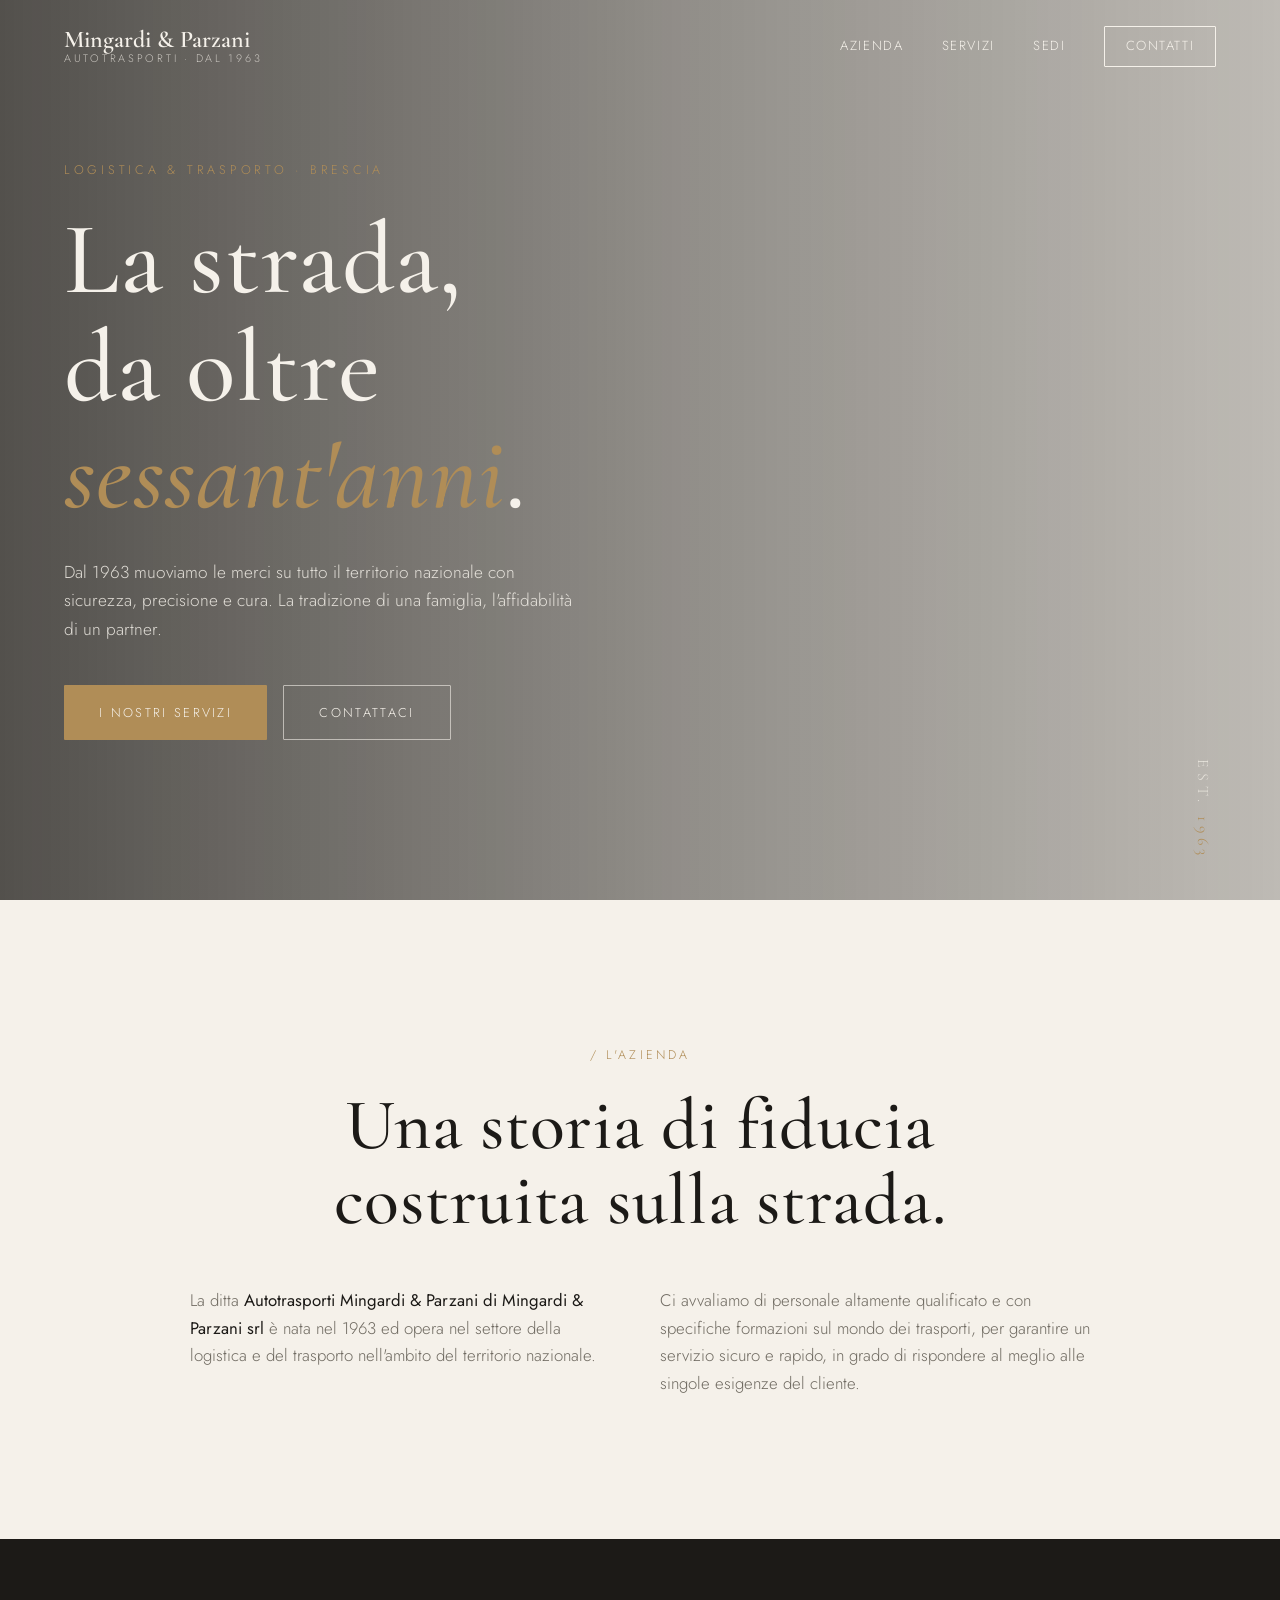
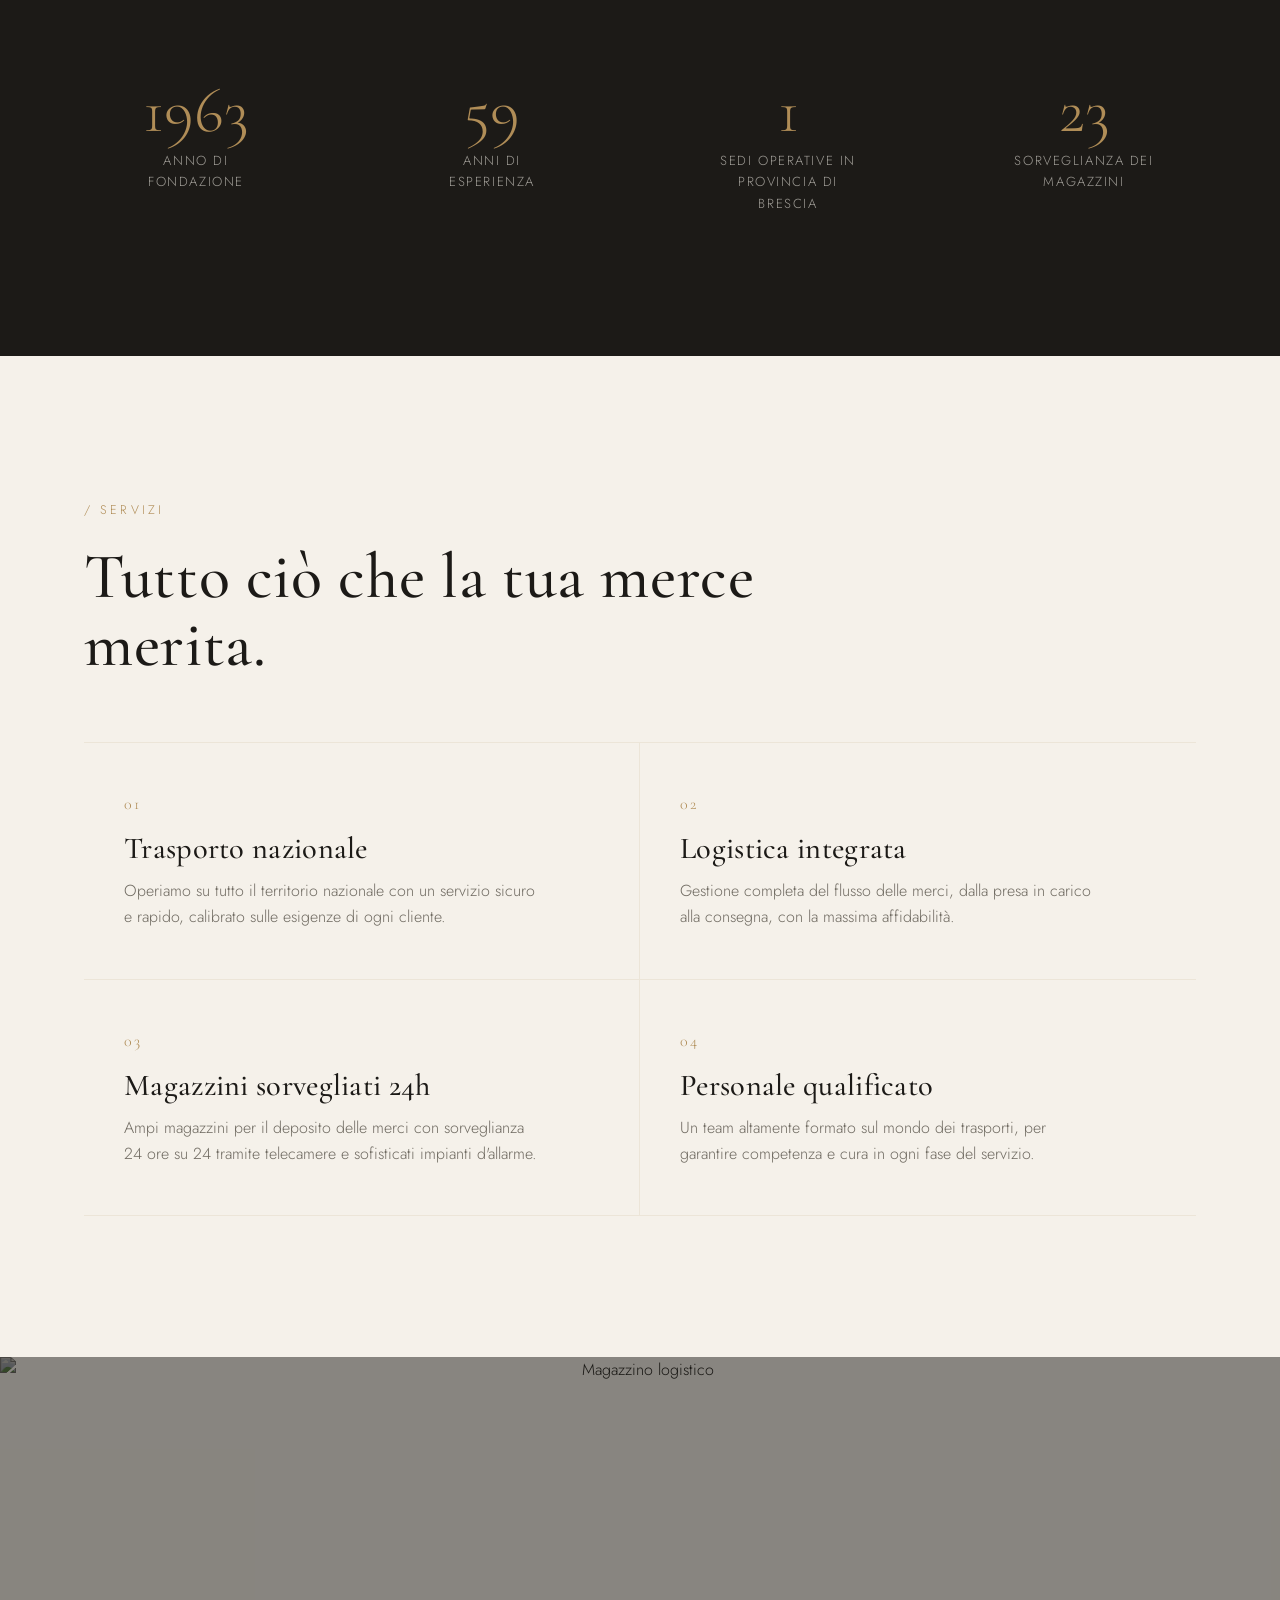
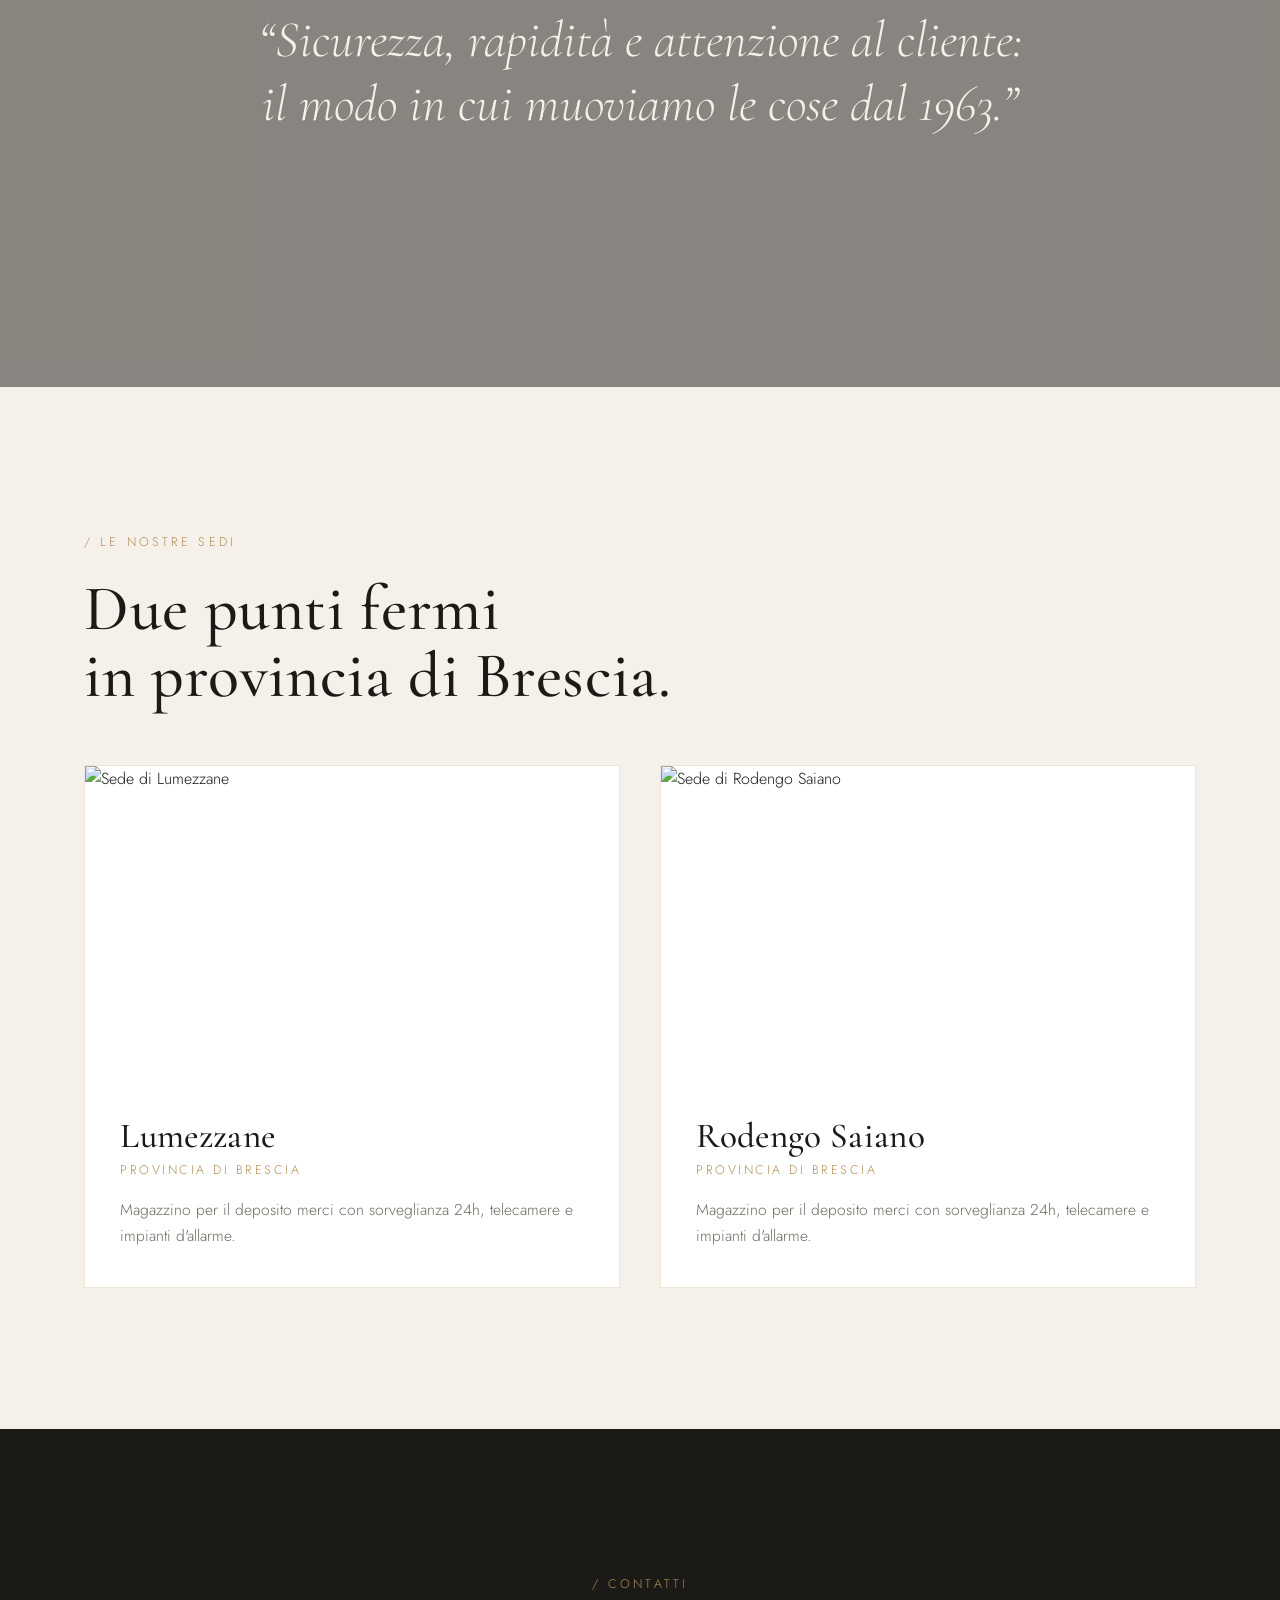
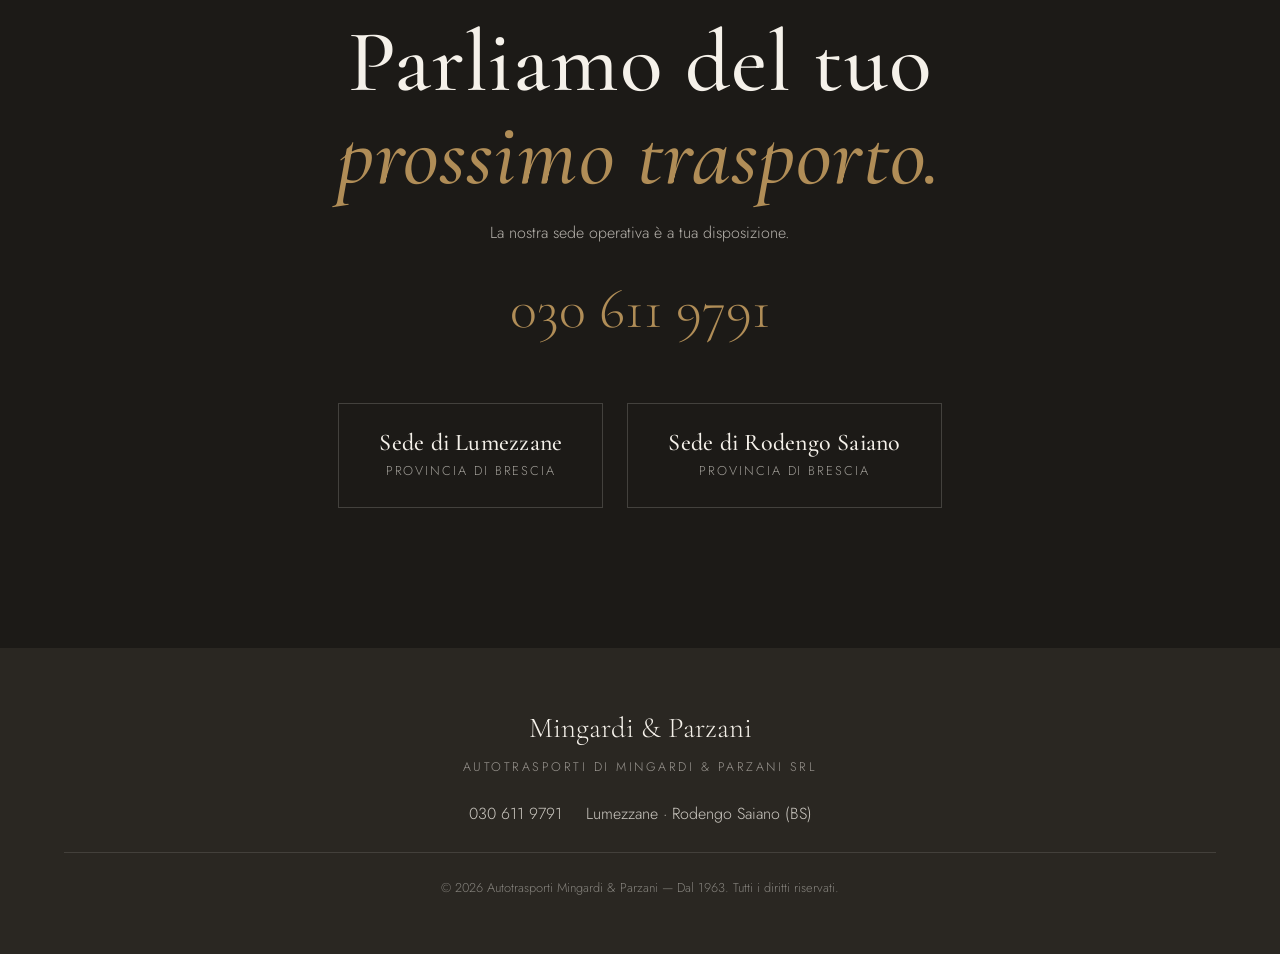
==== clienti/autotrasporti-mingardi-parzani/index.html @ 071a7926 "Add sito vetrina Autotrasporti Mingardi & Parzani (stile elegante) Co-Authored-By: Claude Opus 4.8 <" ====
<!DOCTYPE html>
<html lang="it">
<head>
  <meta charset="UTF-8" />
  <meta name="viewport" content="width=device-width, initial-scale=1.0" />
  <title>Autotrasporti Mingardi &amp; Parzani — Logistica e trasporti dal 1963</title>
  <meta name="description" content="Autotrasporti Mingardi & Parzani, dal 1963 nel settore della logistica e del trasporto nazionale. Due sedi a Lumezzane e Rodengo Saiano (Brescia), magazzini sorvegliati 24h." />

  <meta property="og:title" content="Autotrasporti Mingardi & Parzani — dal 1963" />
  <meta property="og:description" content="Logistica e trasporto nazionale. Sicuro, rapido, affidabile." />
  <meta property="og:type" content="website" />

  <link rel="preconnect" href="https://fonts.googleapis.com" />
  <link rel="preconnect" href="https://fonts.gstatic.com" crossorigin />
  <link href="https://fonts.googleapis.com/css2?family=Cormorant+Garamond:wght@400;500;600&family=Jost:wght@300;400;500&display=swap" rel="stylesheet" />
  <link rel="stylesheet" href="css/style.css" />
</head>
<body>
  <!-- Loader -->
  <div class="loader" id="loader">
    <span class="loader__name">Mingardi &amp; Parzani</span>
    <span class="loader__line"></span>
  </div>

  <!-- Navbar -->
  <header class="nav" id="nav">
    <a href="#top" class="nav__brand">
      <span class="nav__brand-main">Mingardi &amp; Parzani</span>
      <span class="nav__brand-sub">Autotrasporti · dal 1963</span>
    </a>
    <nav class="nav__links" id="navLinks">
      <a href="#azienda">Azienda</a>
      <a href="#servizi">Servizi</a>
      <a href="#sedi">Sedi</a>
      <a href="#contatti" class="nav__cta">Contatti</a>
    </nav>
    <button class="nav__burger" id="burger" aria-label="Apri menu"><span></span><span></span><span></span></button>
  </header>

  <main id="top">
    <!-- HERO -->
    <section class="hero">
      <div class="hero__media">
        <img src="https://picsum.photos/seed/mingardi-truck/1920/1280" alt="Trasporto su strada" />
        <div class="hero__overlay"></div>
      </div>
      <div class="hero__content">
        <p class="hero__eyebrow fade">Logistica &amp; Trasporto · Brescia</p>
        <h1 class="hero__title">
          <span class="fade-up">La strada,</span>
          <span class="fade-up">da oltre <em>sessant'anni</em>.</span>
        </h1>
        <p class="hero__sub fade">Dal 1963 muoviamo le merci su tutto il territorio nazionale con sicurezza, precisione e cura. La tradizione di una famiglia, l'affidabilità di un partner.</p>
        <div class="hero__actions fade">
          <a href="#servizi" class="btn btn--solid">I nostri servizi</a>
          <a href="#contatti" class="btn btn--line">Contattaci</a>
        </div>
      </div>
      <div class="hero__est">EST. <span>1963</span></div>
    </section>

    <!-- INTRO / AZIENDA -->
    <section class="intro" id="azienda">
      <span class="kicker reveal">/ L'azienda</span>
      <h2 class="intro__title reveal">Una storia di fiducia<br/>costruita sulla strada.</h2>
      <div class="intro__cols">
        <p class="reveal">La ditta <strong>Autotrasporti Mingardi &amp; Parzani di Mingardi &amp; Parzani srl</strong> è nata nel 1963 ed opera nel settore della logistica e del trasporto nell'ambito del territorio nazionale.</p>
        <p class="reveal">Ci avvaliamo di personale altamente qualificato e con specifiche formazioni sul mondo dei trasporti, per garantire un servizio sicuro e rapido, in grado di rispondere al meglio alle singole esigenze del cliente.</p>
      </div>
    </section>

    <!-- NUMERI -->
    <section class="stats">
      <div class="stat reveal"><span class="stat__num" data-count="1963">1963</span><p>anno di fondazione</p></div>
      <div class="stat reveal"><span class="stat__num" data-count="60">0</span><span class="stat__plus">+</span><p>anni di esperienza</p></div>
      <div class="stat reveal"><span class="stat__num" data-count="2">0</span><p>sedi operative in provincia di Brescia</p></div>
      <div class="stat reveal"><span class="stat__num" data-count="24">0</span><span class="stat__plus">h</span><p>sorveglianza dei magazzini</p></div>
    </section>

    <!-- SERVIZI -->
    <section class="services" id="servizi">
      <div class="services__head">
        <span class="kicker reveal">/ Servizi</span>
        <h2 class="reveal">Tutto ciò che la tua merce<br/>merita.</h2>
      </div>
      <div class="services__grid">
        <article class="service reveal">
          <span class="service__num">01</span>
          <h3>Trasporto nazionale</h3>
          <p>Operiamo su tutto il territorio nazionale con un servizio sicuro e rapido, calibrato sulle esigenze di ogni cliente.</p>
        </article>
        <article class="service reveal">
          <span class="service__num">02</span>
          <h3>Logistica integrata</h3>
          <p>Gestione completa del flusso delle merci, dalla presa in carico alla consegna, con la massima affidabilità.</p>
        </article>
        <article class="service reveal">
          <span class="service__num">03</span>
          <h3>Magazzini sorvegliati 24h</h3>
          <p>Ampi magazzini per il deposito delle merci con sorveglianza 24 ore su 24 tramite telecamere e sofisticati impianti d'allarme.</p>
        </article>
        <article class="service reveal">
          <span class="service__num">04</span>
          <h3>Personale qualificato</h3>
          <p>Un team altamente formato sul mondo dei trasporti, per garantire competenza e cura in ogni fase del servizio.</p>
        </article>
      </div>
    </section>

    <!-- BANNER IMMAGINE -->
    <section class="banner">
      <img src="https://picsum.photos/seed/mingardi-warehouse/1920/1080" alt="Magazzino logistico" />
      <div class="banner__overlay"></div>
      <blockquote class="banner__quote reveal">
        “Sicurezza, rapidità e attenzione al cliente:<br/>il modo in cui muoviamo le cose dal 1963.”
      </blockquote>
    </section>

    <!-- SEDI -->
    <section class="sedi" id="sedi">
      <div class="sedi__head">
        <span class="kicker reveal">/ Le nostre sedi</span>
        <h2 class="reveal">Due punti fermi<br/>in provincia di Brescia.</h2>
      </div>
      <div class="sedi__grid">
        <article class="sede reveal">
          <img src="https://picsum.photos/seed/lumezzane/900/600" alt="Sede di Lumezzane" />
          <div class="sede__body">
            <h3>Lumezzane</h3>
            <p>Provincia di Brescia</p>
            <p class="sede__note">Magazzino per il deposito merci con sorveglianza 24h, telecamere e impianti d'allarme.</p>
          </div>
        </article>
        <article class="sede reveal">
          <img src="https://picsum.photos/seed/rodengo/900/600" alt="Sede di Rodengo Saiano" />
          <div class="sede__body">
            <h3>Rodengo Saiano</h3>
            <p>Provincia di Brescia</p>
            <p class="sede__note">Magazzino per il deposito merci con sorveglianza 24h, telecamere e impianti d'allarme.</p>
          </div>
        </article>
      </div>
    </section>

    <!-- CONTATTI -->
    <section class="contact" id="contatti">
      <span class="kicker reveal">/ Contatti</span>
      <h2 class="contact__title reveal">Parliamo del tuo<br/><em>prossimo trasporto.</em></h2>
      <p class="contact__lead reveal">La nostra sede operativa è a tua disposizione.</p>
      <a href="tel:+390306119791" class="contact__phone reveal">030 611 9791</a>
      <div class="contact__cards">
        <div class="contact__card reveal">
          <h4>Sede di Lumezzane</h4>
          <p>Provincia di Brescia</p>
        </div>
        <div class="contact__card reveal">
          <h4>Sede di Rodengo Saiano</h4>
          <p>Provincia di Brescia</p>
        </div>
      </div>
    </section>
  </main>

  <footer class="footer">
    <div class="footer__brand">
      <span class="footer__name">Mingardi &amp; Parzani</span>
      <span class="footer__sub">Autotrasporti di Mingardi &amp; Parzani srl</span>
    </div>
    <div class="footer__info">
      <a href="tel:+390306119791">030 611 9791</a>
      <span>Lumezzane · Rodengo Saiano (BS)</span>
    </div>
    <p class="footer__copy">© 2026 Autotrasporti Mingardi &amp; Parzani — Dal 1963. Tutti i diritti riservati.</p>
  </footer>

  <script src="js/main.js"></script>
</body>
</html>
---- clienti/autotrasporti-mingardi-parzani/css/style.css ----
/* ============================================
   Autotrasporti Mingardi & Parzani
   Stile elegante / boutique (ispirato a hotel di charme)
   Personalizza colori e font qui sotto in :root
============================================ */
:root {
  --ink: #1c1a17;          /* antracite caldo */
  --ink-soft: #2a2722;
  --cream: #f5f1ea;        /* avorio di sfondo */
  --cream-2: #ece5d8;
  --gold: #b08d57;         /* accento oro/bronzo */
  --gold-dark: #977441;
  --text-muted: #6f6a61;
  --ease: cubic-bezier(0.22, 1, 0.36, 1);
  --maxw: 1240px;
}

*, *::before, *::after { box-sizing: border-box; margin: 0; padding: 0; }
html { scroll-behavior: smooth; }
body {
  background: var(--cream);
  color: var(--ink);
  font-family: 'Jost', system-ui, sans-serif;
  font-weight: 300;
  line-height: 1.65;
  -webkit-font-smoothing: antialiased;
  overflow-x: hidden;
}
a { color: inherit; text-decoration: none; }
img { display: block; width: 100%; height: 100%; object-fit: cover; }

h1, h2, h3, h4, .serif {
  font-family: 'Cormorant Garamond', Georgia, serif;
  font-weight: 500;
  line-height: 1.05;
  letter-spacing: 0.01em;
}

/* ---------- Loader ---------- */
.loader {
  position: fixed; inset: 0; z-index: 1000;
  background: var(--ink);
  display: flex; flex-direction: column; align-items: center; justify-content: center; gap: 1.2rem;
  transition: opacity .8s var(--ease), visibility .8s var(--ease);
}
.loader.is-done { opacity: 0; visibility: hidden; }
.loader__name { font-family: 'Cormorant Garamond', serif; color: var(--cream); font-size: clamp(1.8rem, 5vw, 3rem); letter-spacing: .04em; }
.loader__line { width: 0; height: 1px; background: var(--gold); animation: loadLine 1.6s var(--ease) forwards; }
@keyframes loadLine { to { width: 180px; } }

/* ---------- Navbar ---------- */
.nav {
  position: fixed; top: 0; left: 0; right: 0; z-index: 100;
  display: flex; align-items: center; justify-content: space-between;
  padding: 1.6rem clamp(1.2rem, 5vw, 4rem);
  transition: background .5s var(--ease), padding .5s var(--ease), box-shadow .5s var(--ease);
}
.nav.is-scrolled { background: rgba(245,241,234,.92); backdrop-filter: blur(10px); padding-block: 1rem; box-shadow: 0 1px 0 rgba(28,26,23,.08); }
.nav__brand { display: flex; flex-direction: column; line-height: 1.1; }
.nav__brand-main { font-family: 'Cormorant Garamond', serif; font-size: 1.5rem; font-weight: 600; }
.nav__brand-sub { font-size: .68rem; letter-spacing: .25em; text-transform: uppercase; color: var(--text-muted); }
.nav:not(.is-scrolled) .nav__brand-main,
.nav:not(.is-scrolled) .nav__links a { color: var(--cream); }
.nav:not(.is-scrolled) .nav__brand-sub { color: rgba(245,241,234,.7); }
.nav__links { display: flex; align-items: center; gap: 2.4rem; }
.nav__links a { font-size: .82rem; letter-spacing: .12em; text-transform: uppercase; position: relative; transition: color .3s; }
.nav__links a:not(.nav__cta)::after { content: ""; position: absolute; left: 0; bottom: -4px; width: 0; height: 1px; background: var(--gold); transition: width .4s var(--ease); }
.nav__links a:not(.nav__cta):hover::after { width: 100%; }
.nav__cta { border: 1px solid currentColor; padding: .55rem 1.3rem; border-radius: 1px; }
.nav__cta:hover { background: var(--gold); border-color: var(--gold); color: var(--cream) !important; }
.nav__burger { display: none; flex-direction: column; gap: 5px; background: none; border: 0; cursor: pointer; z-index: 101; }
.nav__burger span { width: 26px; height: 1.5px; background: currentColor; transition: .3s var(--ease); }
.nav:not(.is-scrolled) .nav__burger { color: var(--cream); }

/* ---------- Bottoni ---------- */
.btn {
  display: inline-flex; align-items: center; justify-content: center;
  padding: 1rem 2.2rem; font-size: .8rem; letter-spacing: .18em; text-transform: uppercase;
  border-radius: 1px; transition: all .4s var(--ease);
}
.btn--solid { background: var(--gold); color: var(--cream); }
.btn--solid:hover { background: var(--cream); color: var(--ink); }
.btn--line { border: 1px solid rgba(245,241,234,.6); color: var(--cream); }
.btn--line:hover { background: var(--cream); color: var(--ink); border-color: var(--cream); }

/* ---------- HERO ---------- */
.hero { position: relative; min-height: 100vh; display: flex; align-items: center; padding: 0 clamp(1.2rem, 5vw, 5rem); }
.hero__media { position: absolute; inset: 0; z-index: -1; }
.hero__media img { transform: scale(1.05); animation: kenburns 14s ease-out forwards; filter: grayscale(.2) brightness(.85) sepia(.15); }
@keyframes kenburns { to { transform: scale(1.18); } }
.hero__overlay { position: absolute; inset: 0; background: linear-gradient(90deg, rgba(28,26,23,.75) 0%, rgba(28,26,23,.45) 55%, rgba(28,26,23,.25) 100%); }
.hero__content { position: relative; max-width: 720px; color: var(--cream); }
.hero__eyebrow { font-size: .78rem; letter-spacing: .3em; text-transform: uppercase; color: var(--gold); margin-bottom: 1.6rem; }
.hero__title { font-size: clamp(2.8rem, 8vw, 6.5rem); margin-bottom: 1.8rem; }
.hero__title span { display: block; }
.hero__title em { color: var(--gold); font-style: italic; }
.hero__sub { max-width: 520px; font-weight: 300; font-size: 1.08rem; color: rgba(245,241,234,.85); margin-bottom: 2.6rem; }
.hero__actions { display: flex; gap: 1rem; flex-wrap: wrap; }
.hero__est { position: absolute; right: clamp(1.2rem, 5vw, 5rem); bottom: 2.5rem; color: rgba(245,241,234,.75); font-family: 'Cormorant Garamond', serif; font-size: 1rem; letter-spacing: .3em; writing-mode: vertical-rl; }
.hero__est span { color: var(--gold); }

/* ---------- Kicker comune ---------- */
.kicker { display: inline-block; font-size: .78rem; letter-spacing: .25em; text-transform: uppercase; color: var(--gold); margin-bottom: 1.4rem; }

/* ---------- Sezioni ---------- */
section { padding: clamp(5rem, 11vw, 9rem) clamp(1.2rem, 5vw, 5rem); }

/* INTRO */
.intro { max-width: var(--maxw); margin: 0 auto; text-align: center; }
.intro__title { font-size: clamp(2.2rem, 6vw, 4.5rem); margin-bottom: 3rem; }
.intro__cols { display: grid; grid-template-columns: 1fr 1fr; gap: 2.5rem; max-width: 900px; margin: 0 auto; text-align: left; }
.intro__cols p { color: var(--text-muted); font-size: 1.05rem; }
.intro__cols strong { color: var(--ink); font-weight: 400; }

/* STATS */
.stats { background: var(--ink); color: var(--cream); display: grid; grid-template-columns: repeat(4, 1fr); gap: 2rem; text-align: center; }
.stat { display: flex; flex-direction: column; align-items: center; gap: .4rem; }
.stat__num { font-family: 'Cormorant Garamond', serif; font-size: clamp(2.5rem, 6vw, 4rem); color: var(--gold); line-height: 1; }
.stat__plus { display: none; }
.stat p { font-size: .82rem; letter-spacing: .12em; text-transform: uppercase; color: rgba(245,241,234,.6); max-width: 18ch; }

/* SERVIZI */
.services { max-width: var(--maxw); margin: 0 auto; }
.services__head { margin-bottom: 4rem; }
.services__head h2 { font-size: clamp(2rem, 5vw, 4rem); }
.services__grid { display: grid; grid-template-columns: repeat(2, 1fr); gap: 0; border-top: 1px solid var(--cream-2); }
.service { padding: 3rem 2.5rem; border-bottom: 1px solid var(--cream-2); border-right: 1px solid var(--cream-2); transition: background .4s var(--ease); }
.service:nth-child(2n) { border-right: 0; }
.service:hover { background: var(--cream-2); }
.service__num { font-family: 'Cormorant Garamond', serif; font-size: 1rem; color: var(--gold); letter-spacing: .1em; }
.service h3 { font-size: 1.9rem; margin: 1rem 0 .8rem; }
.service p { color: var(--text-muted); max-width: 46ch; }

/* BANNER */
.banner { position: relative; min-height: 70vh; display: flex; align-items: center; justify-content: center; text-align: center; padding: 4rem 1.5rem; }
.banner img { position: absolute; inset: 0; z-index: -1; filter: grayscale(.25) brightness(.7) sepia(.12); }
.banner__overlay { position: absolute; inset: 0; background: rgba(28,26,23,.5); }
.banner__quote { position: relative; color: var(--cream); font-family: 'Cormorant Garamond', serif; font-style: italic; font-size: clamp(1.6rem, 4.5vw, 3.2rem); line-height: 1.25; max-width: 900px; }

/* SEDI */
.sedi { max-width: var(--maxw); margin: 0 auto; }
.sedi__head { margin-bottom: 3.5rem; }
.sedi__head h2 { font-size: clamp(2rem, 5vw, 4rem); }
.sedi__grid { display: grid; grid-template-columns: 1fr 1fr; gap: 2.5rem; }
.sede { background: #fff; border: 1px solid var(--cream-2); overflow: hidden; transition: transform .5s var(--ease), box-shadow .5s var(--ease); }
.sede:hover { transform: translateY(-6px); box-shadow: 0 24px 50px -30px rgba(28,26,23,.4); }
.sede > img { height: 320px; transition: transform .8s var(--ease); }
.sede:hover > img { transform: scale(1.05); }
.sede__body { padding: 2rem 2.2rem 2.4rem; }
.sede__body h3 { font-size: 2.2rem; }
.sede__body > p { color: var(--gold); font-size: .78rem; letter-spacing: .2em; text-transform: uppercase; margin-top: .3rem; }
.sede__note { color: var(--text-muted) !important; text-transform: none !important; letter-spacing: 0 !important; font-size: .98rem !important; margin-top: 1rem !important; }

/* CONTATTI */
.contact { background: var(--ink); color: var(--cream); text-align: center; }
.contact .kicker { color: var(--gold); }
.contact__title { font-size: clamp(2.4rem, 7vw, 5.5rem); margin-bottom: 1.2rem; }
.contact__title em { color: var(--gold); font-style: italic; }
.contact__lead { color: rgba(245,241,234,.7); margin-bottom: 1rem; }
.contact__phone { display: inline-block; font-family: 'Cormorant Garamond', serif; font-size: clamp(2rem, 6vw, 3.5rem); color: var(--gold); margin-bottom: 3rem; transition: color .3s; }
.contact__phone:hover { color: var(--cream); }
.contact__cards { display: flex; gap: 1.5rem; justify-content: center; flex-wrap: wrap; }
.contact__card { border: 1px solid rgba(245,241,234,.18); padding: 1.6rem 2.5rem; min-width: 240px; }
.contact__card h4 { font-size: 1.5rem; }
.contact__card p { font-size: .8rem; letter-spacing: .15em; text-transform: uppercase; color: rgba(245,241,234,.6); margin-top: .3rem; }

/* FOOTER */
.footer { background: var(--ink-soft); color: var(--cream); padding: 3.5rem clamp(1.2rem, 5vw, 5rem); display: grid; gap: 1.5rem; text-align: center; }
.footer__name { font-family: 'Cormorant Garamond', serif; font-size: 1.8rem; }
.footer__sub { display: block; font-size: .78rem; letter-spacing: .2em; text-transform: uppercase; color: rgba(245,241,234,.55); margin-top: .3rem; }
.footer__info { display: flex; gap: 1.5rem; justify-content: center; flex-wrap: wrap; color: rgba(245,241,234,.8); }
.footer__info a:hover { color: var(--gold); }
.footer__copy { font-size: .8rem; color: rgba(245,241,234,.45); border-top: 1px solid rgba(245,241,234,.12); padding-top: 1.5rem; }

/* ---------- Animazioni ---------- */
.fade, .fade-up, .reveal { opacity: 0; transition: opacity 1s var(--ease), transform 1s var(--ease); }
.fade-up { transform: translateY(40px); }
.reveal { transform: translateY(35px); }
.is-loaded .fade { opacity: 1; transition-delay: .3s; }
.is-loaded .fade-up { opacity: 1; transform: none; }
.is-loaded .hero__title span:nth-child(2) { transition-delay: .15s; }
.reveal.is-in { opacity: 1; transform: none; }

/* ---------- Responsive ---------- */
@media (max-width: 880px) {
  .nav__links {
    position: fixed; inset: 0; background: var(--ink); flex-direction: column; justify-content: center;
    transform: translateX(100%); transition: transform .5s var(--ease);
  }
  .nav__links a, .nav.is-scrolled .nav__links a { color: var(--cream); font-size: 1.1rem; }
  .nav.is-open .nav__links { transform: none; }
  .nav__burger { display: flex; }
  .intro__cols, .stats, .services__grid, .sedi__grid { grid-template-columns: 1fr; }
  .stats { gap: 2.5rem; }
  .service { border-right: 0 !important; }
}

@media (prefers-reduced-motion: reduce) {
  *, *::before, *::after { animation: none !important; transition: none !important; }
  .fade, .fade-up, .reveal { opacity: 1 !important; transform: none !important; }
}
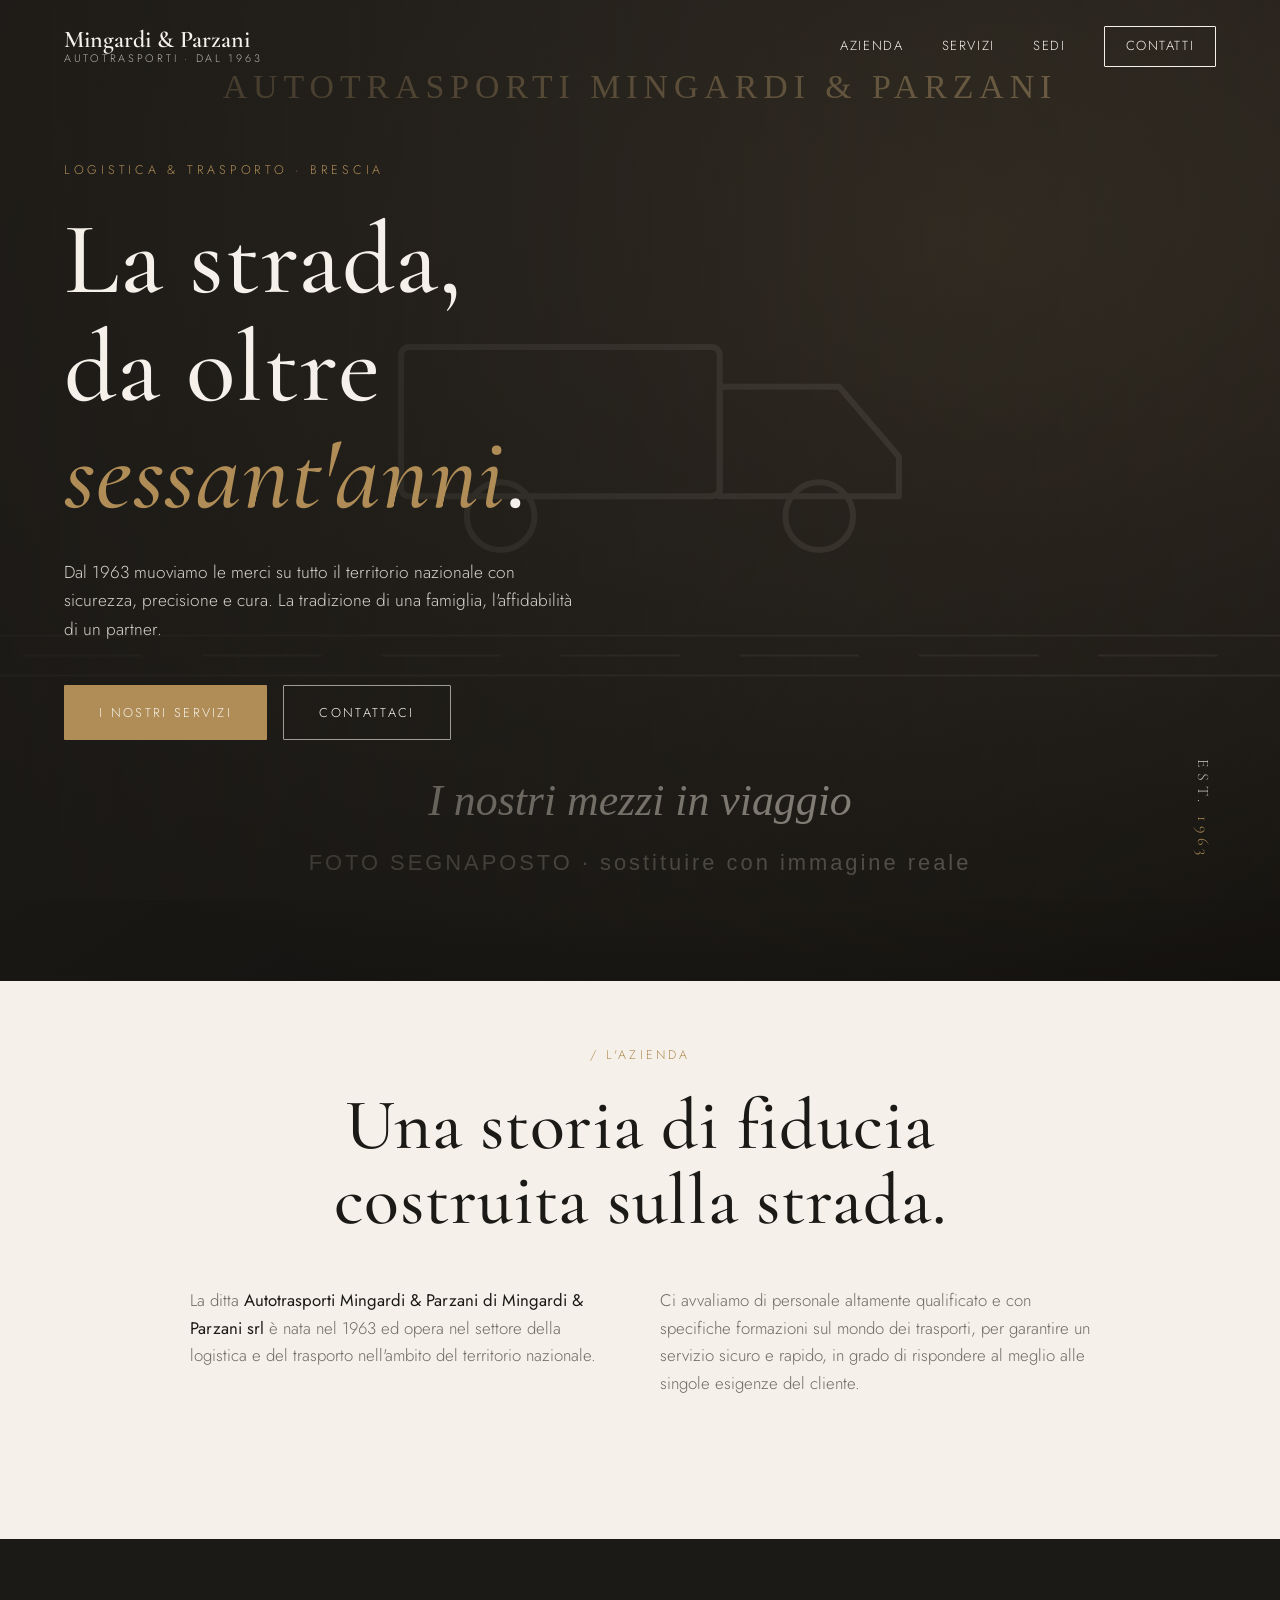
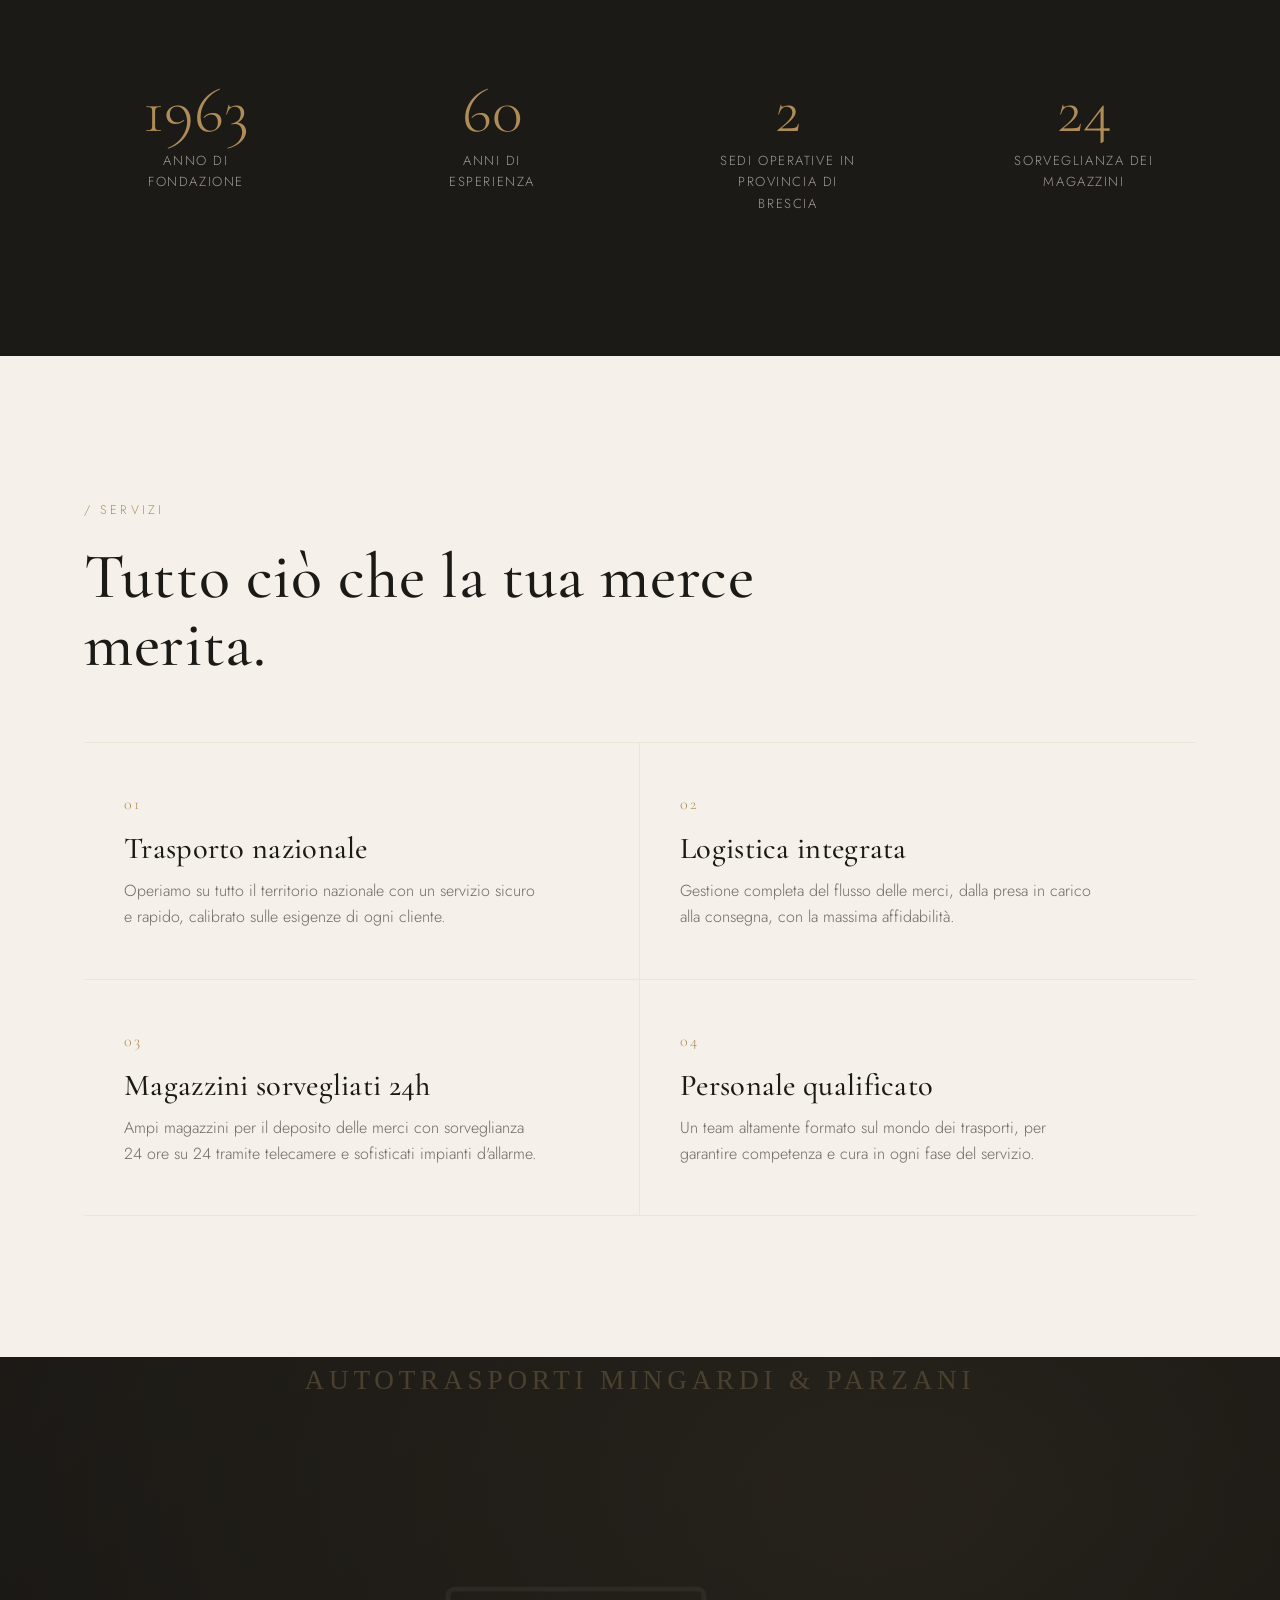
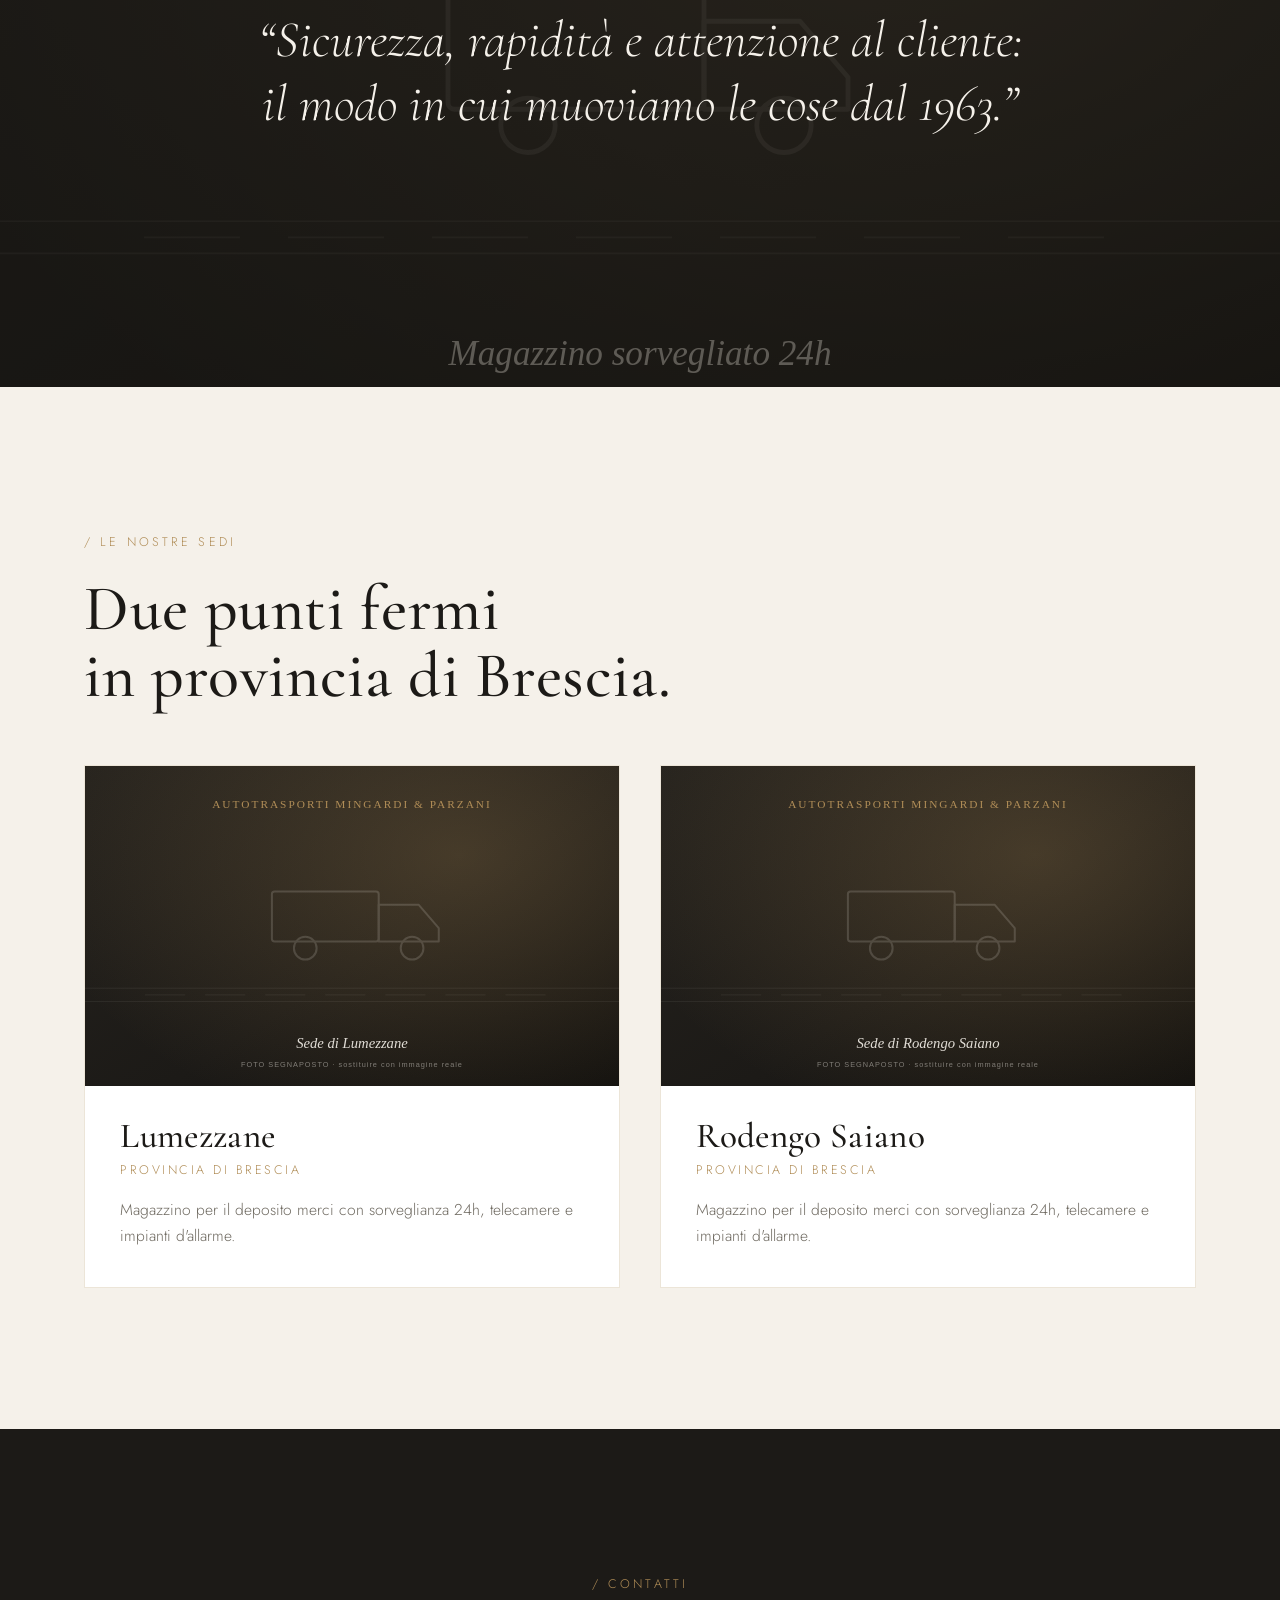
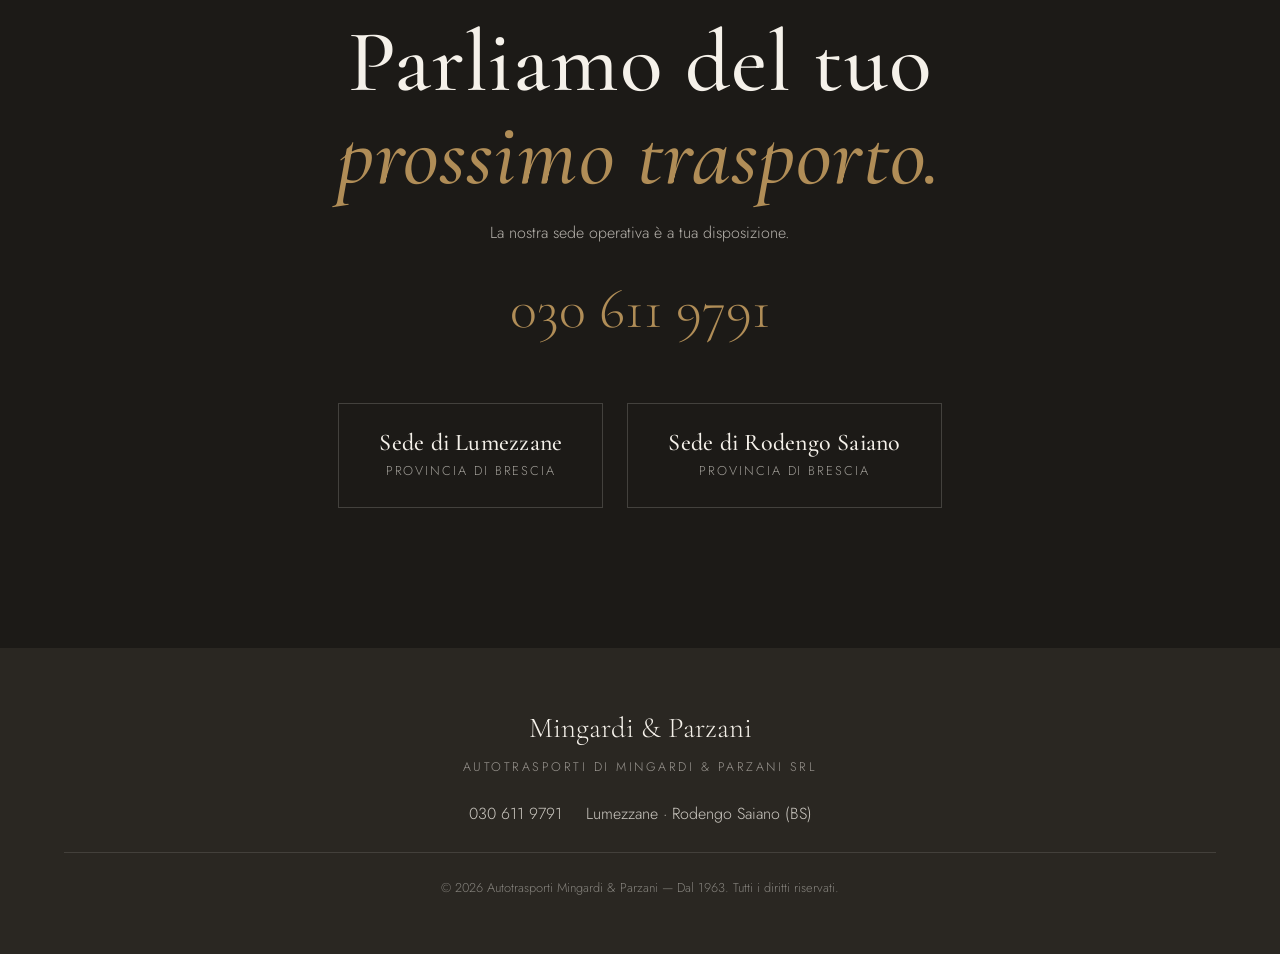
==== commit e7722513: "Usa immagini segnaposto locali (SVG) al posto di picsum esterno Co-Authored-By: Claude Opus 4.8 <nor" ====
--- a/clienti/autotrasporti-mingardi-parzani/index.html
+++ b/clienti/autotrasporti-mingardi-parzani/index.html
@@ -41,7 +41,7 @@
     <!-- HERO -->
     <section class="hero">
       <div class="hero__media">
-        <img src="https://picsum.photos/seed/mingardi-truck/1920/1280" alt="Trasporto su strada" />
+        <img src="assets/hero.svg" alt="Trasporto su strada" />
         <div class="hero__overlay"></div>
       </div>
       <div class="hero__content">
@@ -109,7 +109,7 @@
 
     <!-- BANNER IMMAGINE -->
     <section class="banner">
-      <img src="https://picsum.photos/seed/mingardi-warehouse/1920/1080" alt="Magazzino logistico" />
+      <img src="assets/magazzino.svg" alt="Magazzino logistico" />
       <div class="banner__overlay"></div>
       <blockquote class="banner__quote reveal">
         “Sicurezza, rapidità e attenzione al cliente:<br/>il modo in cui muoviamo le cose dal 1963.”
@@ -124,7 +124,7 @@
       </div>
       <div class="sedi__grid">
         <article class="sede reveal">
-          <img src="https://picsum.photos/seed/lumezzane/900/600" alt="Sede di Lumezzane" />
+          <img src="assets/lumezzane.svg" alt="Sede di Lumezzane" />
           <div class="sede__body">
             <h3>Lumezzane</h3>
             <p>Provincia di Brescia</p>
@@ -132,7 +132,7 @@
           </div>
         </article>
         <article class="sede reveal">
-          <img src="https://picsum.photos/seed/rodengo/900/600" alt="Sede di Rodengo Saiano" />
+          <img src="assets/rodengo.svg" alt="Sede di Rodengo Saiano" />
           <div class="sede__body">
             <h3>Rodengo Saiano</h3>
             <p>Provincia di Brescia</p>
